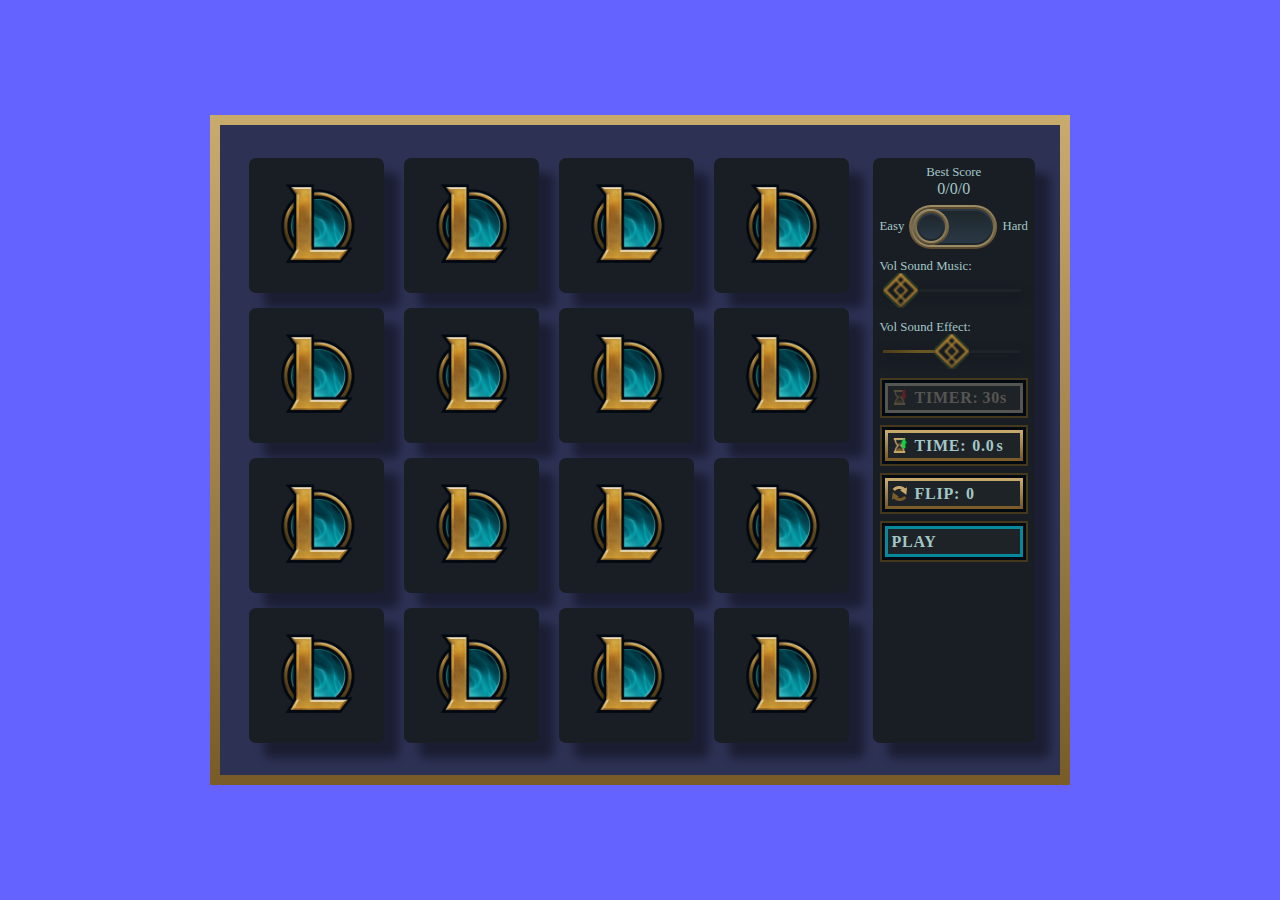
==== index.html @ bcb3bd0a "init commit" ====
<!DOCTYPE html>
<html lang="en">

<head>
    <meta charset="UTF-8">
    <meta name="viewport" content="width=device-width, initial-scale=1.0">
    <title>Memory Card Game</title>
    <link rel="stylesheet" href="https://fonts.googleapis.com/css2?family=Material+Symbols+Outlined" />
    <link rel="stylesheet" href="./Assets/style.css">
</head>

<body>
    <div class="wrapper">
        <div class="containt">
            <div class="cards">
                <div class="badge victory">you win</div>
                <div class="badge failure">you lose</div>
                <div class="card L">
                    <div class="view front-view">
                        <img src="./Assets/img/League-of-Legends-Embleme-650x366.png" alt="icon">
                    </div>
                    <div class="view back-view">
                        <img class="result" src="">
                    </div>
                </div>
                <div class="card L">
                    <div class="view front-view">
                        <img src="./Assets/img/League-of-Legends-Embleme-650x366.png" alt="icon">
                    </div>
                    <div class="view back-view">
                        <img class="result" src="">
                    </div>
                </div>
                <div class="card R">
                    <div class="view front-view">
                        <img src="./Assets/img/League-of-Legends-Embleme-650x366.png" alt="icon">
                    </div>
                    <div class="view back-view">
                        <img class="result" src="">
                    </div>
                </div>
                <div class="card R">
                    <div class="view front-view">
                        <img src="./Assets/img/League-of-Legends-Embleme-650x366.png" alt="icon">
                    </div>
                    <div class="view back-view">
                        <img class="result" src="">
                    </div>
                </div>
                <div class="card L">
                    <div class="view front-view">
                        <img src="./Assets/img/League-of-Legends-Embleme-650x366.png" alt="icon">
                    </div>
                    <div class="view back-view">
                        <img class="result" src="">
                    </div>
                </div>
                <div class="card L">
                    <div class="view front-view">
                        <img src="./Assets/img/League-of-Legends-Embleme-650x366.png" alt="icon">
                    </div>
                    <div class="view back-view">
                        <img class="result" src="">
                    </div>
                </div>
                <div class="card R">
                    <div class="view front-view">
                        <img src="./Assets/img/League-of-Legends-Embleme-650x366.png" alt="icon">
                    </div>
                    <div class="view back-view">
                        <img class="result" src="">
                    </div>
                </div>
                <div class="card R">
                    <div class="view front-view">
                        <img src="./Assets/img/League-of-Legends-Embleme-650x366.png" alt="icon">
                    </div>
                    <div class="view back-view">
                        <img class="result" src="">
                    </div>
                </div>
                <div class="card R">
                    <div class="view front-view">
                        <img src="./Assets/img/League-of-Legends-Embleme-650x366.png" alt="icon">
                    </div>
                    <div class="view back-view">
                        <img class="result" src="">
                    </div>
                </div>
                <div class="card R">
                    <div class="view front-view">
                        <img src="./Assets/img/League-of-Legends-Embleme-650x366.png" alt="icon">
                    </div>
                    <div class="view back-view">
                        <img class="result" src="">
                    </div>
                </div>
                <div class="card L">
                    <div class="view front-view">
                        <img src="./Assets/img/League-of-Legends-Embleme-650x366.png" alt="icon">
                    </div>
                    <div class="view back-view">
                        <img class="result" src="">
                    </div>
                </div>
                <div class="card L">
                    <div class="view front-view">
                        <img src="./Assets/img/League-of-Legends-Embleme-650x366.png" alt="icon">
                    </div>
                    <div class="view back-view">
                        <img class="result" src="">
                    </div>
                </div>
                <div class="card R">
                    <div class="view front-view">
                        <img src="./Assets/img/League-of-Legends-Embleme-650x366.png" alt="icon">
                    </div>
                    <div class="view back-view">
                        <img class="result" src="">
                    </div>
                </div>
                <div class="card R">
                    <div class="view front-view">
                        <img src="./Assets/img/League-of-Legends-Embleme-650x366.png" alt="icon">
                    </div>
                    <div class="view back-view">
                        <img class="result" src="">
                    </div>
                </div>
                <div class="card L">
                    <div class="view front-view">
                        <img src="./Assets/img/League-of-Legends-Embleme-650x366.png" alt="icon">
                    </div>
                    <div class="view back-view">
                        <img class="result" src="">
                    </div>
                </div>
                <div class="card L">
                    <div class="view front-view">
                        <img src="./Assets/img/League-of-Legends-Embleme-650x366.png" alt="icon">
                    </div>
                    <div class="view back-view">
                        <img class="result" src="">
                    </div>
                </div>
            </div>
        </div>

        <div class="bord">
            <div class="box-score">
                <span class="label">best score</span>
                <span class="bestScore">
                    <div id="bSFlip">0</div>/<div id="bSChrono">0</div>/<div id="bSRank">0</div>
                </span>
            </div>
            <div class="box-checkbox">
                <span class="label">easy</span>
                <div class="base-checkbox">
                    <input type="checkbox" name="" id="checkbox">
                    <div class="font-black">
                        <div class="circle"></div>
                    </div>
                    <div class="font-bleu"></div>
                </div>
                <span class="label">hard</span>
            </div>
            <label for="sliderSM" class="label label-range">vol sound music:</label>
            <div class="smRange__content">
                <div class="smRange__slider">
                    <div class="smRange__slider-line" id="range-lineSM"></div>
                </div>

                <div class="smRange__thumb" id="range-thumbSM">
                    <div class="smRange__value" id="bubbleSM">
                        <span class="smRange__value-number opacity" id="range-numberSM">100</span>
                    </div>
                    <div class="smRange__value-point" id="bubble-pointSM"></div>
                </div>

                <input type="range" class="smRange__input" id="sliderSM" min="0" max="100" value="0" step="1">
            </div>
            <label for="sliderSE" class="label label-range">vol sound effect:</label>
            <div class="seRange__content">
                <div class="seRange__slider">
                    <div class="seRange__slider-line" id="range-lineSE"></div>
                </div>

                <div class="seRange__thumb" id="range-thumbSE">
                    <div class="seRange__value" id="bubbleSE">
                        <span class="seRange__value-number" id="range-numberSE">100</span>
                    </div>
                    <div class="seRange__value-point" id="bubble-pointSE"></div>
                </div>

                <input type="range" class="seRange__input" id="sliderSE" min="0" max="100" value="50" step="1">
            </div>



            <div class="box-bord">
                <div class="border-box no-action disable" id="box-timer">
                    <img class="flip-icon" src="./Assets/img/timerDown.png" width="15" height="15" alt="">
                    <span class="span">timer:</span>
                    <div id="timerCount">30</div>
                    <span>s</span>
                </div>
            </div>


            <div class="box-bord">
                <div class="border-box no-action">
                    <img class="flip-icon" src="./Assets/img/timerUp.png" width="15" height="15" alt="">
                    <span class="span">time:</span>
                    <div id="timeCount">0.0</div>
                    <span>s</span>
                </div>
            </div>
            <div class="box-bord">
                <div class="border-box no-action">
                    <img class="flip-icon" src="./Assets/img/flip.png" width="15" height="15" alt="">
                    <span class="span">flip:</span>
                    <div id="flipCount">0</div>
                </div>
            </div>

            <div class="box-bord">
                <div class="border-box action"><span class="span" id="toModify"></span></div>

            </div>
        </div>
    </div>

    <script src="./Assets/index.js"></script>
</body>

</html>
---- Assets/style.css ----
* {
  margin: 0;
  padding: 0;
  box-sizing: border-box;
  font-family: "Eczar", serif;
}
body {
  display: flex;
  align-items: center;
  justify-content: center;
  min-height: 100vh;
  background: #6563ff;
}
.wrapper {
  width: 860px;
  height: 670px;
  display: flex;
  padding: 25px;
  border-radius: 10px;
  background: rgba(31, 36, 41, 0.8);
  border: 10px ridge #cc942c;
  border-image: linear-gradient(to bottom, #c8aa6d, #7a5c29);
  border-image-slice: 1;
  align-items: center;
  justify-content: center;
}
.cards,
.card,
.view {
  display: flex;
  align-items: center;
  justify-content: center;
  position: relative;
}
.cards {
  height: 600px;
  width: 600px;
  flex-wrap: wrap;
  justify-content: space-between;
}
.cards .card {
  cursor: pointer;
  list-style: none;
  user-select: none;
  position: relative;
  perspective: 1000px;
  transform-style: preserve-3d;
  height: calc(100% / 4 - 15px);
  width: calc(100% / 4 - 15px);
}
.card.shake {
  animation: shake 0.35s ease-in;
}
@keyframes shake {
  0% {
    transform: translateX(0);
  }
  20% {
    transform: translateX(-16px);
  }
  40% {
    transform: translateX(16px);
  }
  60% {
    transform: translateX(-8px);
  }
  80% {
    transform: translateX(8px);
  }
  100% {
    transform: translateX(0);
  }
}
.card .view {
  width: 135px;
  height: 135px;
  position: absolute;
  border-radius: 7px;
  background: #191d24;
  pointer-events: none;
  backface-visibility: hidden;
  transition: transform 0.25s linear;
  box-shadow: 15px 15px 10px rgba(0, 0, 0, 0.4);
}
.card .front-view img {
  width: 90px;
}
.card .back-view img {
  width: 100%;
  height: 100%;
  border-radius: 7px;
}
.card .back-view {
  transform: rotateY(-180deg);
}

.card.flip .front-view {
  transform: rotateY(180deg);
}

.card.flip .back-view {
  transform: rotateY(0);
}

.badge {
  display: flex;
  text-align: center;
  width: 60%;
  height: 20%;
  position: absolute;
  font-size: 55px;
  z-index: 100;
  top: 50%;
  left: 50%;
  color: #cc942c;
  text-transform: uppercase;
  font-weight: bolder;
  background: #1e2328;

  animation: tampon 1.5s ease-in;
  border: 10px ridge #cc942c;
  letter-spacing: 1px;
  padding: 15px 25px;
  border-radius: 35%;
  transform: translate(-50%, -50%) scale(1);
}
.victory {
  display: none;
}
.failure {
  display: none;
}
@keyframes tampon {
  0% {
    transform: translate(-50%, -50%) scale(4);
    opacity: 0;
  }

  100% {
    transform: translate(-50%, -50%) scale(1);
    opacity: 1;
  }
}
.bord {
  background: #191d24;
  width: 230px;
  border-radius: 7px;
  margin-left: 20px;
  height: 585px;
  margin-top: 7px;
  margin-bottom: 7px;
  box-shadow: 15px 15px 10px rgba(0, 0, 0, 0.4);
}
.box-bord {
  display: flex;
  margin: 7px;
  min-width: 80%;
  height: 7%;
  background: #010a13;
  border: 2px solid #46381a;
  letter-spacing: 0.75px;
}
.border-box {
  display: flex;
  align-items: center;
  margin: 3px;
  background: linear-gradient(to bottom, #1e2328 0, #1e2328 100%);
  width: 100%;
  color: #a3c7c7;
  font-weight: bold;
}
.action {
  border: 3px solid #07899c;
  cursor: pointer;
}
.no-action {
  border: 3px solid;
  border-image: linear-gradient(to bottom, #c8aa6d, #7a5c29);
  border-image-slice: 1;
}
.action:hover {
  border: 3px solid #09c2b4;
  box-shadow: inset 0px 0px 10px 0.5px #09c2b4;
  color: #fff;
}
.flip-icon {
  margin-left: 5px;
}
#flipCount,
#timeCount {
  margin: 2px;
}
.span,
.flip-icon {
  margin: 4px;
  text-transform: uppercase;
}

.disable {
  cursor: auto;
  color: #555552 !important;
  border: 3px solid #555552 !important;
}
.disable:hover {
  color: #555552 !important;
  border: 3px solid #555552 !important;
  box-shadow: none;
}
label {
  margin-left: 7px;
}
.disable img {
  opacity: 0.3;
}

.hidden {
  display: block;
}

.cards.mix {
  width: 600px;
  height: 600px;
  animation: test 3s;
}
@keyframes test {
  0% {
    width: 600px;
    height: 600px;
  }
  50% {
    width: 0px;
    height: 0px;
  }
  100% {
    width: 600px;
    height: 600px;
  }
}
.containt {
  display: flex;
  align-items: center;
  justify-content: center;
  width: 860px;
  height: 670px;
}
.turnHL {
  animation: turnHL 2s;
  animation-delay: 1.6s;
}

@keyframes turnHL {
  0% {
    transform: rotate(0deg);
  }

  100% {
    transform: rotate(-360deg);
  }
}
.turnHR {
  animation: turnHR 2s;
  animation-delay: 1.6s;
}

@keyframes turnHR {
  0% {
    transform: rotate(0deg);
  }

  100% {
    transform: rotate(360deg);
  }
}

/*-----------------------------------*\
  #CUSTOM INPUT RANGE
\*-----------------------------------*/

:root {
  --gradient-color: linear-gradient(50deg, #463714 -7%, #695625 50%);
  --gradient-color-hover: linear-gradient(50deg, #765928 -7%, #c2a56b 50%);
  --gradient-color-pointeur: linear-gradient(50deg, #685525 -7%, #473815 50%);
  --first-color-light: #111322;
  --first-color-lighten: #c6c6c6;
  --white-color: #ffffff;
  --h1-font-size: 1.5rem;
}
.bestScore {
  color: #a3c7c7;
  display: flex;
}
.label {
  color: #a3c7c7;
  text-transform: capitalize;
  font-size: 0.8rem;
}
.seRange__content {
  position: relative;
  display: grid;
  place-items: center;
  margin: 15px 0 25px 10px;
  width: 85%;
}
.seRange__slider {
  width: 100%;
  height: 3px;
  background-color: #1e2328;
  border-radius: 4rem;
  box-shadow: 0 4px 12px #0a0c1580;
}
.seRange__slider-line {
  width: 0;
  height: 100%;
  background: var(--gradient-color);
}

.seRange__thumb {
  width: 35px;
  height: 35px;
  background-image: url("./img/cursorNeutre.png") !important;
  position: absolute;
}
.hover {
  background-image: url("./img/cursorHover.png") !important;
}
.pointeur {
  background-image: url("./img/cursorPointeur.png") !important;
}
.range__slider-line-hover {
  background: var(--gradient-color-hover) !important;
}
.range__slider-line-pointeur {
  background: var(--gradient-color-pointeur) !important;
}
/* Value input range */
.seRange__value {
  z-index: 98;
  opacity: 0;
  display: none;
  width: 70px;
  height: 50px;
  /* background: var(--gradient-color); */
  background-color: #1a1c21;
  border: 4px solid #695625;
  position: absolute;
  top: -80px;
  left: -20px;
  place-items: center;
}
.seRange__value-point {
  z-index: 99;
  opacity: 0;
  display: none;
  width: 32px;
  height: 32px;
  /* background: var(--gradient-color); */
  background-color: #1a1c21;
  border-bottom: 4px solid #695625;
  border-left: 4px solid #695625;
  position: absolute;
  border-radius: 0 30% 0 0;
  top: -47px;
  left: 0px;

  place-items: center;
  transform: rotate(-45deg);
}

.seRange__value-number {
  z-index: 100;
  color: var(--white-color);
  font-size: 1rem;
}

/* Default input range */
.seRange__input {
  appearance: none;
  width: 100%;
  height: 16px;
  position: absolute;
  opacity: 0;
}

.seRange__input::-webkit-slider-thumb {
  appearance: none;
  width: 32px;
  height: 32px;
}

.seRange__input::-webkit-slider-thumb:hover {
  cursor: pointer;
}
.opacity {
  opacity: 1 !important;
  display: grid !important;
}
/*-----------------------------------*\
  #CUSTOM INPUT RANGE2
\*-----------------------------------*/
.smRange__content {
  position: relative;
  display: grid;
  place-items: center;
  margin: 15px 0 25px 10px;
  width: 85%;
}
.smRange__slider {
  width: 100%;
  height: 3px;
  background-color: #1e2328;
  border-radius: 4rem;
  box-shadow: 0 4px 12px #0a0c1580;
}
.smRange__slider-line {
  width: 0;
  height: 100%;
  background: var(--gradient-color);
}
.smRange__thumb {
  width: 35px;
  height: 35px;
  background-image: url("./img/cursorNeutre.png");
  position: absolute;
}
.smRange__value {
  z-index: 98;
  opacity: 0;
  display: none;
  width: 70px;
  height: 50px;
  /* background: var(--gradient-color); */
  background-color: #1a1c21;
  border: 4px solid #695625;
  position: absolute;
  top: -80px;
  left: -20px;

  place-items: center;
}
.smRange__value-point {
  z-index: 99;
  opacity: 0;
  display: none;
  width: 32px;
  height: 32px;
  /* background: var(--gradient-color); */
  background-color: #1a1c21;
  border-bottom: 4px solid #695625;
  border-left: 4px solid #695625;
  position: absolute;
  border-radius: 0 30% 0 0;
  top: -47px;
  left: 0px;
  place-items: center;
  transform: rotate(-45deg);
}
.smRange__value-number {
  z-index: 100;
  color: var(--white-color);
  font-size: 1rem;
}
.smRange__input {
  appearance: none;
  width: 100%;
  height: 16px;
  position: absolute;
  opacity: 0;
}
.smRange__input::-webkit-slider-thumb {
  appearance: none;
  width: 32px;
  height: 32px;
}
.smRange__input::-webkit-slider-thumb:hover {
  cursor: pointer;
}
/*-----------------------------------*\
  #CUSTOM CHECKBOX
\*-----------------------------------*/
.box-checkbox {
  display: flex;
  margin: 7px;
  min-width: 80%;
  align-items: center;
  justify-content: center;
}
.base-checkbox {
  margin: 0 5px 0 5px;
  height: 44px;
  width: 88px;
  border-radius: 44px;
  position: relative;
  background: linear-gradient(to bottom, #9d8e67, #58472d);
}
.base-checkbox:after {
  position: absolute;
  content: "";
  height: 40px;
  width: 84px;
  top: 2px;
  left: 2px;
  border-radius: 40px;
  background: linear-gradient(to top, #9d8e67, #58472d);
}
input[type="checkbox"]:checked {
  transform: translateX(44px);

  background: linear-gradient(to top, #0b3450, #40acdd);
}
input[type="checkbox"]:checked:after {
  background: linear-gradient(to bottom, #0b3450, #40acdd);
}
input[type="checkbox"]:checked + .font-black {
  width: 72%;
}
input[type="checkbox"]:checked + .font-black:after {
  width: 100%;
}
input[type="checkbox"]:checked + .font-black .circle {
  transform: translateX(44px);
}
input[type="checkbox"] {
  appearance: none;
  position: absolute;
  height: 28px;
  width: 28px;
  background: linear-gradient(to top, #1d262b, #2b3946);
  z-index: 7;
  margin: auto;
  top: 8px;
  left: 8px;
  border-radius: 34px;
  transition: 0.5s;
  cursor: pointer;
}
input[type="checkbox"]:after {
  appearance: none;
  position: absolute;
  content: "";
  height: 24px;
  width: 24px;
  background: linear-gradient(to bottom, #1d262b, #2b3946);
  top: 2px;
  left: 2px;
  border-radius: 50%;
}
.font-black {
  position: absolute;
  height: 36px;
  width: 22%;
  background: linear-gradient(to top, #0b3450, #40acdd);
  z-index: 2;
  top: 4px;
  left: 4px;
  border-radius: 36px 0 0 36px;
  transition: width 0.5s;
}
.font-black:before {
  position: absolute;
  content: "";
  height: 32px;
  width: 96%;
  background: linear-gradient(to bottom, #0b3450, #40acdd);

  top: 2px;
  left: 2px;
  border-radius: 32px 0 0 32px;
  transition: width 0.5s;
}
.font-bleu {
  position: absolute;
  height: 36px;
  width: 59px;
  background: linear-gradient(to top, #1d262b, #2b3946);

  z-index: 1;
  top: 4px;
  left: 25px;
  border-radius: 0 36px 36px 0;
}
.font-bleu:after {
  position: absolute;
  content: "";
  height: 32px;
  width: 57px;
  background: linear-gradient(to bottom, #1d262b, #2b3946);
  z-index: 3;
  top: 2px;
  right: 1;
  border-radius: 0 32px 32px 0;
}
.circle {
  position: absolute;
  height: 36px;
  width: 36px;
  background: linear-gradient(to bottom, #9d8e67, #58472d);
  z-index: 3;
  top: 0px;
  left: 0px;
  border-radius: 36px;
  transition: 0.5s;
}
.circle:after {
  position: absolute;
  content: "";
  height: 32px;
  width: 32px;
  background: linear-gradient(to top, #9d8e67, #58472d);
  z-index: 10;
  top: 2px;
  left: 2px;
  border-radius: 32px;
  transition: 0.5s;
}
.box-score {
  display: flex;
  flex-direction: column;
  margin: 7px;
  min-width: 80%;
  align-items: center;
  justify-content: center;
}
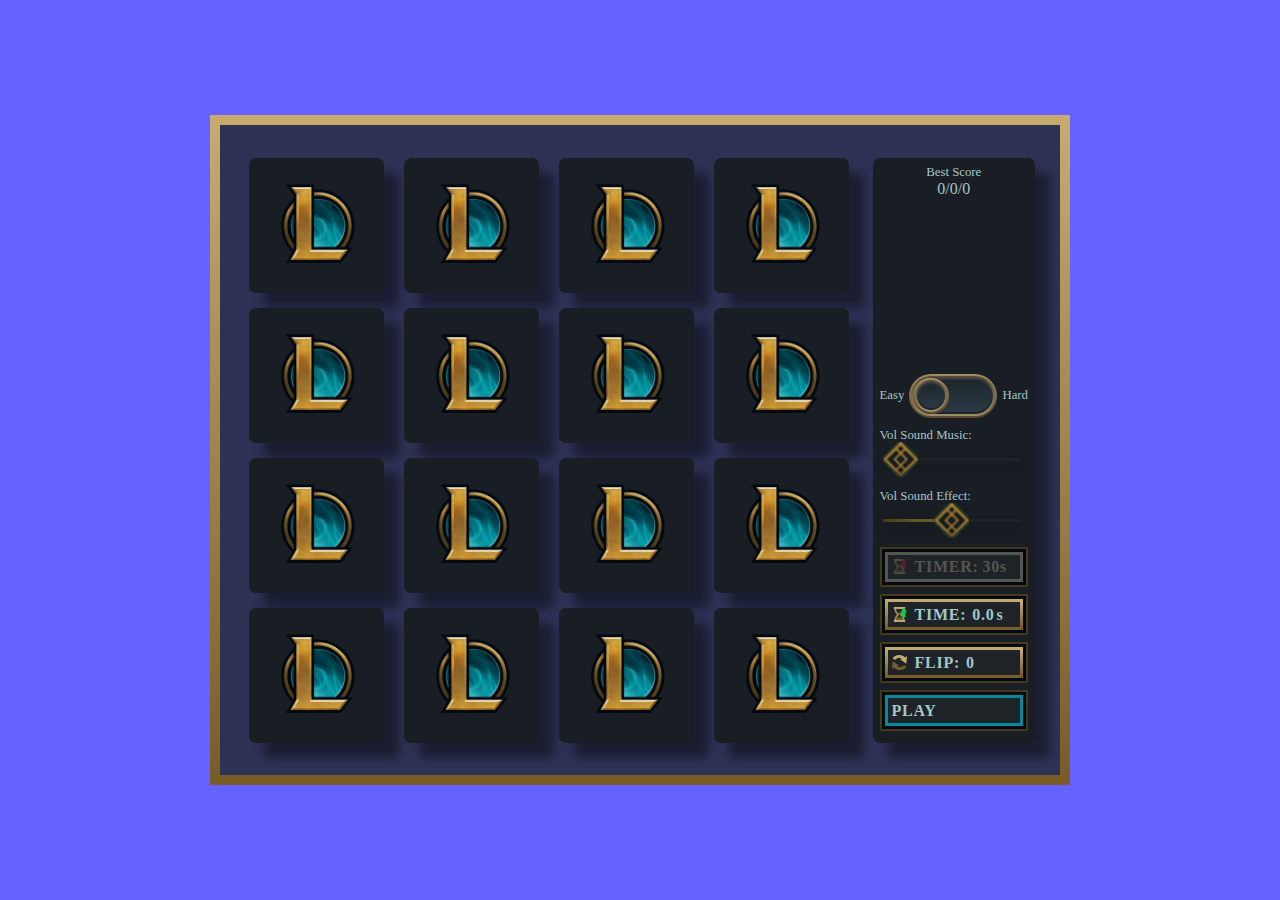
==== commit cedbeda9: "add champions img" ====
--- a/index.html
+++ b/index.html
@@ -153,6 +153,15 @@
                     <div id="bSFlip">0</div>/<div id="bSChrono">0</div>/<div id="bSRank">0</div>
                 </span>
             </div>
+            <br>
+            <br>
+            <br>
+            <br>
+            <br>
+            <br>
+            <br>
+            <br>
+            <br>
             <div class="box-checkbox">
                 <span class="label">easy</span>
                 <div class="base-checkbox">
